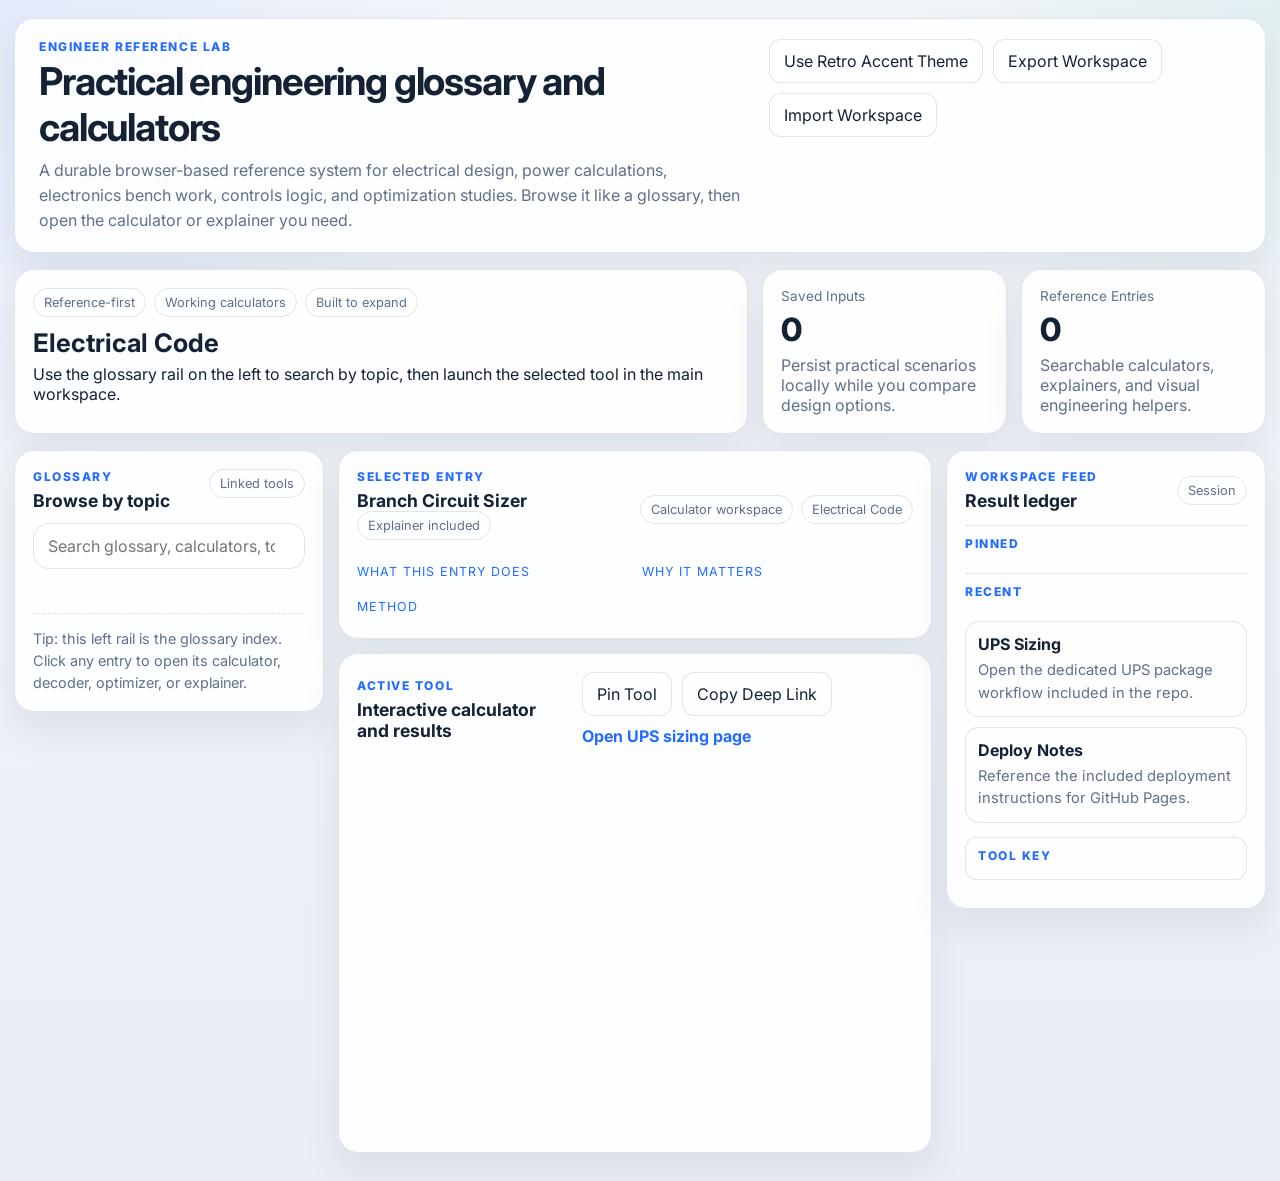
==== docs/index.html @ ffaaba95 "Publish engineer-reference-lab pertool template to GitHub Pages" ====
<!DOCTYPE html>
<html lang="en">
<head>
  <meta charset="UTF-8" />
  <meta name="viewport" content="width=device-width, initial-scale=1.0" />
  <title>Engineer Reference Lab</title>
  <meta name="theme-color" content="#eef2f7" />
  <link rel="preconnect" href="https://fonts.googleapis.com">
  <link rel="preconnect" href="https://fonts.gstatic.com" crossorigin>
  <link href="https://fonts.googleapis.com/css2?family=Inter:wght@400;500;600;700;800&family=JetBrains+Mono:wght@400;600;700&display=swap" rel="stylesheet">
  <link rel="stylesheet" href="./style.css" />
</head>
<body>
  <div class="app-shell">
    <header class="topbar">
      <div class="brand-unit">
        <div class="eyebrow">Engineer Reference Lab</div>
        <h1>Practical engineering glossary and calculators</h1>
        <p class="lead">A durable browser-based reference system for electrical design, power calculations, electronics bench work, controls logic, and optimization studies. Browse it like a glossary, then open the calculator or explainer you need.</p>
      </div>
      <div class="topbar-actions">
        <button id="themeToggle" class="ghost-btn" type="button">Use Retro Accent Theme</button>
        <button id="exportState" class="ghost-btn" type="button">Export Workspace</button>
        <button id="importState" class="ghost-btn" type="button">Import Workspace</button>
        <input id="importFile" type="file" accept="application/json" hidden />
      </div>
    </header>

    <section class="hero-grid">
      <article class="hero-card hero-main">
        <div class="pill-row">
          <span class="pill">Reference-first</span>
          <span class="pill">Working calculators</span>
          <span class="pill">Built to expand</span>
        </div>
        <h2 id="sectionTitle">Electrical Code</h2>
        <p id="sectionSubtitle">Use the glossary rail on the left to search by topic, then launch the selected tool in the main workspace.</p>
      </article>
      <article class="hero-card slim stat-card">
        <div class="stat-label">Saved Inputs</div>
        <div id="savedCount" class="stat-value">0</div>
        <div class="muted">Persist practical scenarios locally while you compare design options.</div>
      </article>
      <article class="hero-card slim stat-card">
        <div class="stat-label">Reference Entries</div>
        <div id="toolCount" class="stat-value">0</div>
        <div class="muted">Searchable calculators, explainers, and visual engineering helpers.</div>
      </article>
    </section>

    <div class="workspace-grid">
      <aside class="sidebar card nav-panel">
        <div class="rail-heading">
          <div>
            <div class="mini-label">Glossary</div>
            <h3>Browse by topic</h3>
          </div>
          <span class="tag">Linked tools</span>
        </div>
        <div class="nav-search">
          <input id="toolSearch" type="search" placeholder="Search glossary, calculators, topics" autocomplete="off" />
        </div>
        <div id="sectionNav" class="section-nav" aria-label="Sections"></div>
        <div id="groupNav" class="group-nav"></div>
        <div id="toolNav" class="tool-nav"></div>
        <div class="rail-note">Tip: this left rail is the glossary index. Click any entry to open its calculator, decoder, optimizer, or explainer.</div>
      </aside>

      <section class="main-stage">
        <article class="card intro-card">
          <div class="card-head">
            <div>
              <div class="mini-label">Selected entry</div>
              <h3 id="toolTitle">Branch Circuit Sizer</h3>
              <p id="toolBadge" class="tag">Explainer included</p>
              <div id="toolTags" class="tag-row"></div>
            </div>
            <div class="tool-context">
              <div class="context-pill">Calculator workspace</div>
              <div class="context-pill" id="toolFamilyTag">Electrical Code</div>
            </div>
          </div>
          <div class="explain-grid">
            <div>
              <div class="explain-label">What this entry does</div>
              <p id="toolWhat"></p>
            </div>
            <div>
              <div class="explain-label">Why it matters</div>
              <p id="toolWhy"></p>
            </div>
            <div class="full-span">
              <div class="explain-label">Method</div>
              <p id="toolHow"></p>
            </div>
          </div>
        </article>

        <article class="card workspace-card">
          <div class="workspace-head">
            <div>
              <div class="mini-label">Active tool</div>
              <h3>Interactive calculator and results</h3>
            </div>
            <div class="workspace-actions"><button id="favoriteToggle" class="secondary-btn" type="button">Pin Tool</button><button id="copyLink" class="secondary-btn" type="button">Copy Deep Link</button><a class="text-link" href="./ups-sizing.html">Open UPS sizing page</a></div>
          </div>
          <div id="toolMount"></div>
        </article>
      </section>

      <aside class="report-rail card">
        <div class="card-head">
          <div>
            <div class="mini-label">Workspace feed</div>
            <h3>Result ledger</h3>
          </div>
          <span class="tag">Session</span>
        </div>
        <div class="quick-links">
          <div class="rail-block">
            <div class="mini-label">Pinned</div>
            <div id="favoritesList" class="mini-tool-list"></div>
          </div>
          <div class="rail-block">
            <div class="mini-label">Recent</div>
            <div id="recentList" class="mini-tool-list"></div>
          </div>
          <a class="quick-link" href="./ups-sizing.html">
            <strong>UPS Sizing</strong>
            <span>Open the dedicated UPS package workflow included in the repo.</span>
          </a>
          <a class="quick-link" href="./README_DEPLOY.txt">
            <strong>Deploy Notes</strong>
            <span>Reference the included deployment instructions for GitHub Pages.</span>
          </a>
        </div>
        <div class="rail-meta"><span class="mini-label">Tool key</span><code id="activeToolId"></code></div><div id="reportList" class="report-list"></div>
      </aside>
    </div>
  </div>

  <script type="module" src="./js/app.js"></script>
</body>
</html>
---- docs/style.css ----
:root {
  --bg: #f3f6fb;
  --bg2: #e9eef6;
  --panel: rgba(255, 255, 255, 0.88);
  --panel-2: #ffffff;
  --line: rgba(27, 47, 76, 0.12);
  --line-strong: rgba(27, 47, 76, 0.2);
  --text: #152235;
  --muted: #5f7088;
  --accent: #246bff;
  --accent-2: #16a085;
  --warn: #c98a10;
  --danger: #d74b5a;
  --shadow: 0 18px 40px rgba(17, 34, 68, 0.08);
  --radius: 20px;
  --mono: "JetBrains Mono", monospace;
  --sans: "Inter", system-ui, sans-serif;
}

body[data-theme="retro"] {
  --bg: #0d1524;
  --bg2: #101a2c;
  --panel: rgba(14, 22, 38, 0.92);
  --panel-2: rgba(18, 30, 50, 0.98);
  --line: rgba(127, 176, 255, 0.16);
  --line-strong: rgba(127, 176, 255, 0.28);
  --text: #edf4ff;
  --muted: #a9bad3;
  --accent: #73a8ff;
  --accent-2: #57dfb4;
  --warn: #ffcf66;
  --danger: #ff99a1;
  --shadow: 0 18px 50px rgba(0,0,0,.35);
}

* { box-sizing: border-box; }
html, body { margin: 0; padding: 0; }
body {
  min-height: 100vh;
  font-family: var(--sans);
  color: var(--text);
  background:
    radial-gradient(circle at top left, rgba(36,107,255,.08), transparent 28%),
    radial-gradient(circle at top right, rgba(22,160,133,.08), transparent 22%),
    linear-gradient(180deg, var(--bg), var(--bg2));
}
button, input, select, textarea { font: inherit; }
input, select, textarea {
  width: 100%;
  padding: 11px 12px;
  border-radius: 12px;
  border: 1px solid var(--line);
  background: rgba(255,255,255,0.7);
  color: var(--text);
}
body[data-theme="retro"] input,
body[data-theme="retro"] select,
body[data-theme="retro"] textarea {
  background: rgba(7, 14, 22, 0.55);
}
label { display: block; font-size: .88rem; color: var(--muted); margin-bottom: 6px; }
p { margin: 0; }
a { color: inherit; }
svg { max-width: 100%; }

.app-shell { width: min(1520px, calc(100% - 28px)); margin: 18px auto 28px; }
.topbar, .card, .hero-card {
  backdrop-filter: blur(10px);
  background: var(--panel);
  border: 1px solid var(--line);
  border-radius: var(--radius);
  box-shadow: var(--shadow);
}
.topbar {
  padding: 20px 24px;
  display: flex;
  justify-content: space-between;
  gap: 18px;
  align-items: start;
}
.eyebrow, .mini-label {
  color: var(--accent);
  text-transform: uppercase;
  letter-spacing: .13em;
  font-size: .75rem;
  font-weight: 800;
}
.eyebrow { margin-bottom: 4px; }
.mini-label { margin-bottom: 6px; }
h1 { margin: 0; font-size: clamp(1.9rem, 3vw, 2.8rem); letter-spacing: -0.03em; }
h2 { margin: 0 0 6px; font-size: clamp(1.35rem, 2vw, 1.8rem); }
h3 { margin: 0; font-size: 1.1rem; }
.lead { margin-top: 8px; color: var(--muted); max-width: 860px; line-height: 1.55; }
.topbar-actions { display: flex; gap: 10px; flex-wrap: wrap; }
.ghost-btn, .primary-btn, .secondary-btn {
  border: 1px solid var(--line);
  color: var(--text);
  border-radius: 12px;
  padding: 11px 14px;
  cursor: pointer;
}
.ghost-btn, .secondary-btn { background: rgba(255,255,255,.45); }
.primary-btn {
  background: linear-gradient(135deg, rgba(36,107,255,.14), rgba(22,160,133,.14));
  border-color: var(--line-strong);
  font-weight: 700;
}
body[data-theme="retro"] .ghost-btn,
body[data-theme="retro"] .secondary-btn { background: rgba(255,255,255,.03); }
.text-link {
  color: var(--accent);
  text-decoration: none;
  font-weight: 700;
}

.hero-grid {
  display: grid;
  grid-template-columns: 1.8fr .6fr .6fr;
  gap: 14px;
  margin: 16px 0;
}
.hero-card { padding: 18px; }
.hero-main {
  background:
    linear-gradient(180deg, rgba(255,255,255,.22), rgba(255,255,255,.06)),
    var(--panel);
}
body[data-theme="retro"] .hero-main {
  background:
    linear-gradient(180deg, rgba(115,168,255,.08), rgba(87,223,180,.04)),
    var(--panel);
}
.hero-card.slim { display: grid; align-content: center; min-height: 145px; }
.nav-search { margin-bottom: 16px; }
.nav-search input {
  width: 100%;
  border-radius: 16px;
  padding: 12px 14px;
  border: 1px solid var(--line);
  background: rgba(255,255,255,.72);
  color: var(--text);
}
body[data-theme="retro"] .nav-search input { background: rgba(255,255,255,.05); }
.group-nav { display: grid; gap: 12px; margin-top: 12px; }
.pill-row { display: flex; gap: 8px; flex-wrap: wrap; margin-bottom: 10px; }
.pill, .tag, .context-pill {
  display: inline-flex;
  align-items: center;
  padding: 6px 10px;
  border-radius: 999px;
  border: 1px solid var(--line);
  color: var(--muted);
  font-size: .8rem;
}
.stat-label { color: var(--muted); font-size: .85rem; }
.stat-value { font-size: 2rem; font-weight: 800; margin: 6px 0; letter-spacing: -0.04em; }
.muted { color: var(--muted); }
.rail-heading { display: flex; justify-content: space-between; gap: 10px; align-items: start; margin-bottom: 12px; }
.rail-note { margin-top: 14px; padding-top: 14px; border-top: 1px dashed var(--line); color: var(--muted); font-size: .9rem; line-height: 1.5; }

.section-nav {
  display: grid;
  grid-template-columns: repeat(2, minmax(0, 1fr));
  gap: 10px;
  margin-bottom: 14px;
}
.section-btn, .tool-btn {
  width: 100%;
  text-align: left;
  border: 1px solid var(--line);
  border-radius: 14px;
  padding: 12px 14px;
  background: rgba(255,255,255,.46);
  color: var(--text);
  cursor: pointer;
}
body[data-theme="retro"] .section-btn,
body[data-theme="retro"] .tool-btn { background: rgba(255,255,255,.03); }
.section-btn.active, .tool-btn.active {
  background: linear-gradient(135deg, rgba(36,107,255,.12), rgba(22,160,133,.10));
  border-color: var(--line-strong);
}
.section-btn small, .tool-btn small { color: var(--muted); display: block; margin-top: 4px; }

.workspace-grid {
  display: grid;
  grid-template-columns: 310px minmax(0, 1fr) 320px;
  gap: 14px;
  align-items: start;
}
.card { padding: 18px; }
.card-head, .workspace-head {
  display: flex;
  justify-content: space-between;
  gap: 10px;
  align-items: center;
  margin-bottom: 14px;
}
.tool-context { display: flex; gap: 8px; flex-wrap: wrap; justify-content: flex-end; }
.tool-nav { display: grid; gap: 9px; }
.quick-links, .report-list { display: grid; gap: 10px; }
.quick-link, .report-item {
  border: 1px solid var(--line);
  border-radius: 14px;
  padding: 12px;
  background: rgba(255,255,255,.42);
  text-decoration: none;
}
.quick-link strong, .report-item strong { display: block; margin-bottom: 5px; }
.quick-link span { color: var(--muted); font-size: .92rem; line-height: 1.45; }
body[data-theme="retro"] .quick-link,
body[data-theme="retro"] .report-item { background: rgba(255,255,255,.03); }
.explain-grid {
  display: grid;
  grid-template-columns: repeat(2, minmax(0, 1fr));
  gap: 14px;
}
.full-span { grid-column: 1 / -1; }
.explain-label { color: var(--accent); font-size: .78rem; text-transform: uppercase; letter-spacing: .08em; margin-bottom: 6px; }
.intro-card { margin-bottom: 14px; }
.workspace-card { min-height: 500px; }

.tool-grid {
  display: grid;
  grid-template-columns: 1fr 1fr;
  gap: 16px;
}
.input-card, .output-card, .subcard {
  border: 1px solid var(--line);
  border-radius: 16px;
  padding: 16px;
  background: var(--panel-2);
}
.input-grid {
  display: grid;
  grid-template-columns: repeat(2, minmax(0, 1fr));
  gap: 12px;
}
.input-grid.cols-3 { grid-template-columns: repeat(3, minmax(0,1fr)); }
.input-grid.cols-4 { grid-template-columns: repeat(4, minmax(0,1fr)); }
.field-span-2 { grid-column: span 2; }
.field-span-3 { grid-column: span 3; }
.actions { display: flex; gap: 10px; margin-top: 14px; flex-wrap: wrap; }
.result-box {
  min-height: 130px;
  border: 1px dashed var(--line-strong);
  border-radius: 14px;
  padding: 14px;
  background: rgba(17, 34, 68, 0.03);
  font-family: var(--mono);
  white-space: pre-wrap;
  line-height: 1.5;
}
body[data-theme="retro"] .result-box { background: rgba(0,0,0,.13); }
.note {
  margin-top: 12px;
  color: var(--muted);
  font-size: .92rem;
  line-height: 1.45;
}
.canvas-wrap, .chart-wrap {
  margin-top: 14px;
  border: 1px solid var(--line);
  border-radius: 14px;
  background: rgba(17, 34, 68, 0.03);
  padding: 12px;
}
body[data-theme="retro"] .canvas-wrap,
body[data-theme="retro"] .chart-wrap { background: rgba(0,0,0,.18); }
.mono { font-family: var(--mono); }
.tableish { width: 100%; border-collapse: collapse; }
.tableish th, .tableish td { padding: 8px 10px; border-bottom: 1px solid var(--line); text-align: left; }
.tableish th { color: var(--muted); font-size: .82rem; }
.kpi-row { display: grid; grid-template-columns: repeat(3, 1fr); gap: 10px; margin-top: 12px; }
.kpi {
  border: 1px solid var(--line);
  border-radius: 12px;
  padding: 10px;
  background: rgba(255,255,255,.42);
}
body[data-theme="retro"] .kpi { background: rgba(255,255,255,.03); }
.kpi .label { color: var(--muted); font-size: .82rem; }
.kpi .value { font-size: 1.1rem; font-weight: 700; margin-top: 4px; }
.flex-row { display: flex; gap: 10px; flex-wrap: wrap; }
.toggle-chip {
  padding: 8px 11px;
  border-radius: 999px;
  border: 1px solid var(--line);
  background: rgba(255,255,255,.4);
  cursor: pointer;
}
body[data-theme="retro"] .toggle-chip { background: rgba(255,255,255,.03); }
.toggle-chip.active { background: rgba(36,107,255,.12); border-color: var(--line-strong); }
.logic-grid { display: grid; grid-template-columns: 1.1fr .9fr; gap: 14px; }
.ladder-toolbar { display: flex; gap: 8px; flex-wrap: wrap; margin-bottom: 12px; }
.rung-row {
  display: grid;
  grid-template-columns: 110px repeat(6, 1fr) 120px;
  gap: 8px;
  align-items: center;
  margin-bottom: 8px;
}
.rung-cell, .rung-label {
  border: 1px solid var(--line);
  border-radius: 10px;
  min-height: 48px;
  display: flex;
  align-items: center;
  justify-content: center;
  padding: 6px;
  background: rgba(255,255,255,.42);
}
body[data-theme="retro"] .rung-cell,
body[data-theme="retro"] .rung-label { background: rgba(255,255,255,.03); }
.rung-cell.active { outline: 2px solid rgba(36,107,255,.4); }
.rung-label { justify-content: flex-start; }
.select-inline { width: auto; min-width: 140px; }
.footer-note { margin-top: 8px; color: var(--muted); font-size: .83rem; }

@media (max-width: 1200px) {
  .workspace-grid { grid-template-columns: 1fr; }
  .hero-grid { grid-template-columns: 1fr; }
}
@media (max-width: 800px) {
  .topbar, .card-head, .workspace-head { flex-direction: column; align-items: stretch; }
  .section-nav { grid-template-columns: repeat(2, 1fr); }
  .tool-grid, .logic-grid, .explain-grid, .input-grid, .input-grid.cols-3, .input-grid.cols-4 { grid-template-columns: 1fr; }
  .rung-row { grid-template-columns: 1fr 1fr; }
}


.tag-row { display:flex; gap:8px; flex-wrap:wrap; margin-top:10px; }
.workspace-actions { display:flex; gap:10px; align-items:center; flex-wrap:wrap; }
.tool-row { display:grid; grid-template-columns: 1fr auto; gap:8px; align-items:stretch; }
.fav-btn {
  border: 1px solid var(--line);
  background: transparent;
  border-radius: 12px;
  width: 42px;
  min-width: 42px;
  color: var(--muted);
  cursor: pointer;
  font-size: 1.1rem;
}
.fav-btn.active { color: var(--warn); border-color: var(--warn); }
.empty-state {
  padding: 12px;
  border: 1px dashed var(--line);
  border-radius: 12px;
  color: var(--muted);
  font-size: .92rem;
}
.rail-block {
  padding: 10px 0 4px;
  border-top: 1px solid var(--line);
}
.mini-tool-list { display:grid; gap:8px; margin-top:8px; }
.mini-tool-btn {
  border: 1px solid var(--line);
  background: rgba(255,255,255,.45);
  color: var(--text);
  border-radius: 12px;
  padding: 10px 12px;
  text-align: left;
  cursor: pointer;
}
.mini-tool-btn.active { border-color: var(--accent); box-shadow: inset 0 0 0 1px var(--accent); }
.rail-meta {
  display:flex;
  align-items:center;
  justify-content:space-between;
  gap:10px;
  margin: 14px 0 10px;
  padding: 10px 12px;
  border: 1px solid var(--line);
  border-radius: 12px;
  background: rgba(255,255,255,.35);
}
code { font-family: var(--mono); font-size: .82rem; }
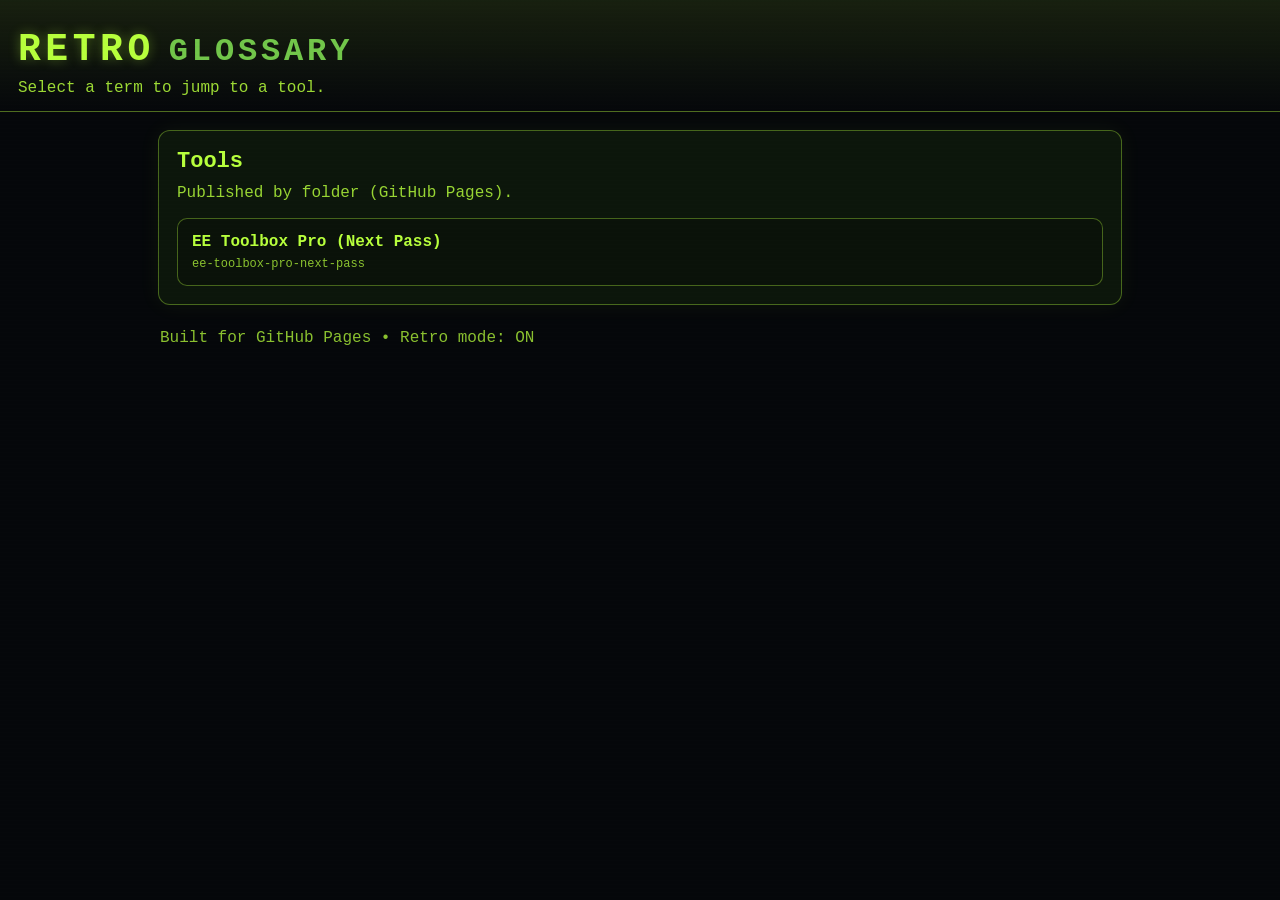
==== commit 01a86771: "Retro glossary homepage with tool link(s)" ====
--- a/docs/index.html
+++ b/docs/index.html
@@ -1,144 +1,138 @@
-<!DOCTYPE html>
+<!doctype html>
 <html lang="en">
 <head>
-  <meta charset="UTF-8" />
-  <meta name="viewport" content="width=device-width, initial-scale=1.0" />
-  <title>Engineer Reference Lab</title>
-  <meta name="theme-color" content="#eef2f7" />
-  <link rel="preconnect" href="https://fonts.googleapis.com">
-  <link rel="preconnect" href="https://fonts.gstatic.com" crossorigin>
-  <link href="https://fonts.googleapis.com/css2?family=Inter:wght@400;500;600;700;800&family=JetBrains+Mono:wght@400;600;700&display=swap" rel="stylesheet">
-  <link rel="stylesheet" href="./style.css" />
+  <meta charset="utf-8" />
+  <meta name="viewport" content="width=device-width, initial-scale=1" />
+  <title>Retro Glossary</title>
+  <style>
+    :root{
+      --bg:#05070a;
+      --fg:#b7ff3c;
+      --muted:#72c64a;
+      --panel: rgba(15, 28, 12, .75);
+      --border: rgba(183, 255, 60, .35);
+      --glow: rgba(183, 255, 60, .35);
+      --link:#b7ff3c;
+    }
+    *{ box-sizing:border-box; }
+    body{
+      margin:0;
+      font-family: ui-monospace, SFMono-Regular, Menlo, Monaco, Consolas, "Liberation Mono", "Courier New", monospace;
+      background: var(--bg);
+      color: var(--fg);
+    }
+    .scanlines{
+      position:fixed; inset:0; pointer-events:none;
+      background: repeating-linear-gradient(
+        to bottom,
+        rgba(255,255,255,0.05),
+        rgba(0,0,0,0.05) 2px,
+        rgba(0,0,0,0.00) 4px
+      );
+      opacity:.35;
+      mix-blend-mode: overlay;
+    }
+    header{
+      padding:28px 18px 14px;
+      border-bottom:1px solid var(--border);
+      background: linear-gradient(180deg, rgba(183,255,60,.10), rgba(183,255,60,0));
+    }
+    .title{
+      display:flex; flex-wrap:wrap; gap:14px; align-items:baseline;
+    }
+    .brand, .brand2{
+      letter-spacing:.12em;
+      font-weight:900;
+      text-transform:uppercase;
+    }
+    .brand{
+      color: var(--fg);
+      text-shadow: 0 0 12px var(--glow);
+      font-size: clamp(26px, 4vw, 38px);
+    }
+    .brand2{
+      color: var(--muted);
+      font-size: clamp(20px, 3.3vw, 32px);
+    }
+    .subtitle{
+      margin-top:8px;
+      color: rgba(183,255,60,.85);
+    }
+    .wrap{
+      max-width:1000px;
+      margin:0 auto;
+      padding:18px;
+    }
+    .card{
+      background: var(--panel);
+      border:1px solid var(--border);
+      border-radius:12px;
+      padding:18px;
+      box-shadow: 0 0 22px rgba(183,255,60,.06);
+    }
+    .card h2{
+      margin:0 0 10px;
+      font-size:22px;
+    }
+    .hint{
+      margin:0 0 16px;
+      color: rgba(183,255,60,.82);
+    }
+    .grid{
+      display:grid;
+      grid-template-columns: repeat(auto-fit, minmax(240px, 1fr));
+      gap:12px;
+    }
+    a.tool{
+      display:block;
+      padding:14px;
+      border:1px solid rgba(183,255,60,.35);
+      border-radius:10px;
+      text-decoration:none;
+      color: var(--link);
+      background: rgba(0,0,0,.15);
+      transition: transform .08s ease, box-shadow .15s ease, border-color .15s ease;
+    }
+    a.tool:hover{
+      transform: translateY(-2px);
+      border-color: rgba(183,255,60,.75);
+      box-shadow: 0 0 18px rgba(183,255,60,.18);
+    }
+    .tool-name{ font-weight:900; margin-bottom:6px; }
+    .tool-meta{ color: rgba(183,255,60,.75); font-size:12px; word-break:break-word; }
+    footer{
+      margin-top:16px;
+      padding:8px 2px 0;
+      color: rgba(183,255,60,.75);
+    }
+  </style>
 </head>
 <body>
-  <div class="app-shell">
-    <header class="topbar">
-      <div class="brand-unit">
-        <div class="eyebrow">Engineer Reference Lab</div>
-        <h1>Practical engineering glossary and calculators</h1>
-        <p class="lead">A durable browser-based reference system for electrical design, power calculations, electronics bench work, controls logic, and optimization studies. Browse it like a glossary, then open the calculator or explainer you need.</p>
+  <div class="scanlines"></div>
+
+  <header>
+    <div class="title">
+      <div class="brand">RETRO</div>
+      <div class="brand2">GLOSSARY</div>
+    </div>
+    <div class="subtitle">Select a term to jump to a tool.</div>
+  </header>
+
+  <main class="wrap">
+    <section class="card">
+      <h2>Tools</h2>
+      <p class="hint">Published by folder (GitHub Pages).</p>
+
+      <div class="grid">
+        <!-- Tool link(s). Currently detected tool page(s): ee-toolbox-pro-next-pass -->
+        <a class="tool" href="./ee-toolbox-pro-next-pass/">
+          <div class="tool-name">EE Toolbox Pro (Next Pass)</div>
+          <div class="tool-meta">ee-toolbox-pro-next-pass</div>
+        </a>
       </div>
-      <div class="topbar-actions">
-        <button id="themeToggle" class="ghost-btn" type="button">Use Retro Accent Theme</button>
-        <button id="exportState" class="ghost-btn" type="button">Export Workspace</button>
-        <button id="importState" class="ghost-btn" type="button">Import Workspace</button>
-        <input id="importFile" type="file" accept="application/json" hidden />
-      </div>
-    </header>
-
-    <section class="hero-grid">
-      <article class="hero-card hero-main">
-        <div class="pill-row">
-          <span class="pill">Reference-first</span>
-          <span class="pill">Working calculators</span>
-          <span class="pill">Built to expand</span>
-        </div>
-        <h2 id="sectionTitle">Electrical Code</h2>
-        <p id="sectionSubtitle">Use the glossary rail on the left to search by topic, then launch the selected tool in the main workspace.</p>
-      </article>
-      <article class="hero-card slim stat-card">
-        <div class="stat-label">Saved Inputs</div>
-        <div id="savedCount" class="stat-value">0</div>
-        <div class="muted">Persist practical scenarios locally while you compare design options.</div>
-      </article>
-      <article class="hero-card slim stat-card">
-        <div class="stat-label">Reference Entries</div>
-        <div id="toolCount" class="stat-value">0</div>
-        <div class="muted">Searchable calculators, explainers, and visual engineering helpers.</div>
-      </article>
     </section>
 
-    <div class="workspace-grid">
-      <aside class="sidebar card nav-panel">
-        <div class="rail-heading">
-          <div>
-            <div class="mini-label">Glossary</div>
-            <h3>Browse by topic</h3>
-          </div>
-          <span class="tag">Linked tools</span>
-        </div>
-        <div class="nav-search">
-          <input id="toolSearch" type="search" placeholder="Search glossary, calculators, topics" autocomplete="off" />
-        </div>
-        <div id="sectionNav" class="section-nav" aria-label="Sections"></div>
-        <div id="groupNav" class="group-nav"></div>
-        <div id="toolNav" class="tool-nav"></div>
-        <div class="rail-note">Tip: this left rail is the glossary index. Click any entry to open its calculator, decoder, optimizer, or explainer.</div>
-      </aside>
-
-      <section class="main-stage">
-        <article class="card intro-card">
-          <div class="card-head">
-            <div>
-              <div class="mini-label">Selected entry</div>
-              <h3 id="toolTitle">Branch Circuit Sizer</h3>
-              <p id="toolBadge" class="tag">Explainer included</p>
-              <div id="toolTags" class="tag-row"></div>
-            </div>
-            <div class="tool-context">
-              <div class="context-pill">Calculator workspace</div>
-              <div class="context-pill" id="toolFamilyTag">Electrical Code</div>
-            </div>
-          </div>
-          <div class="explain-grid">
-            <div>
-              <div class="explain-label">What this entry does</div>
-              <p id="toolWhat"></p>
-            </div>
-            <div>
-              <div class="explain-label">Why it matters</div>
-              <p id="toolWhy"></p>
-            </div>
-            <div class="full-span">
-              <div class="explain-label">Method</div>
-              <p id="toolHow"></p>
-            </div>
-          </div>
-        </article>
-
-        <article class="card workspace-card">
-          <div class="workspace-head">
-            <div>
-              <div class="mini-label">Active tool</div>
-              <h3>Interactive calculator and results</h3>
-            </div>
-            <div class="workspace-actions"><button id="favoriteToggle" class="secondary-btn" type="button">Pin Tool</button><button id="copyLink" class="secondary-btn" type="button">Copy Deep Link</button><a class="text-link" href="./ups-sizing.html">Open UPS sizing page</a></div>
-          </div>
-          <div id="toolMount"></div>
-        </article>
-      </section>
-
-      <aside class="report-rail card">
-        <div class="card-head">
-          <div>
-            <div class="mini-label">Workspace feed</div>
-            <h3>Result ledger</h3>
-          </div>
-          <span class="tag">Session</span>
-        </div>
-        <div class="quick-links">
-          <div class="rail-block">
-            <div class="mini-label">Pinned</div>
-            <div id="favoritesList" class="mini-tool-list"></div>
-          </div>
-          <div class="rail-block">
-            <div class="mini-label">Recent</div>
-            <div id="recentList" class="mini-tool-list"></div>
-          </div>
-          <a class="quick-link" href="./ups-sizing.html">
-            <strong>UPS Sizing</strong>
-            <span>Open the dedicated UPS package workflow included in the repo.</span>
-          </a>
-          <a class="quick-link" href="./README_DEPLOY.txt">
-            <strong>Deploy Notes</strong>
-            <span>Reference the included deployment instructions for GitHub Pages.</span>
-          </a>
-        </div>
-        <div class="rail-meta"><span class="mini-label">Tool key</span><code id="activeToolId"></code></div><div id="reportList" class="report-list"></div>
-      </aside>
-    </div>
-  </div>
-
-  <script type="module" src="./js/app.js"></script>
+    <footer>Built for GitHub Pages • Retro mode: ON</footer>
+  </main>
 </body>
 </html>
